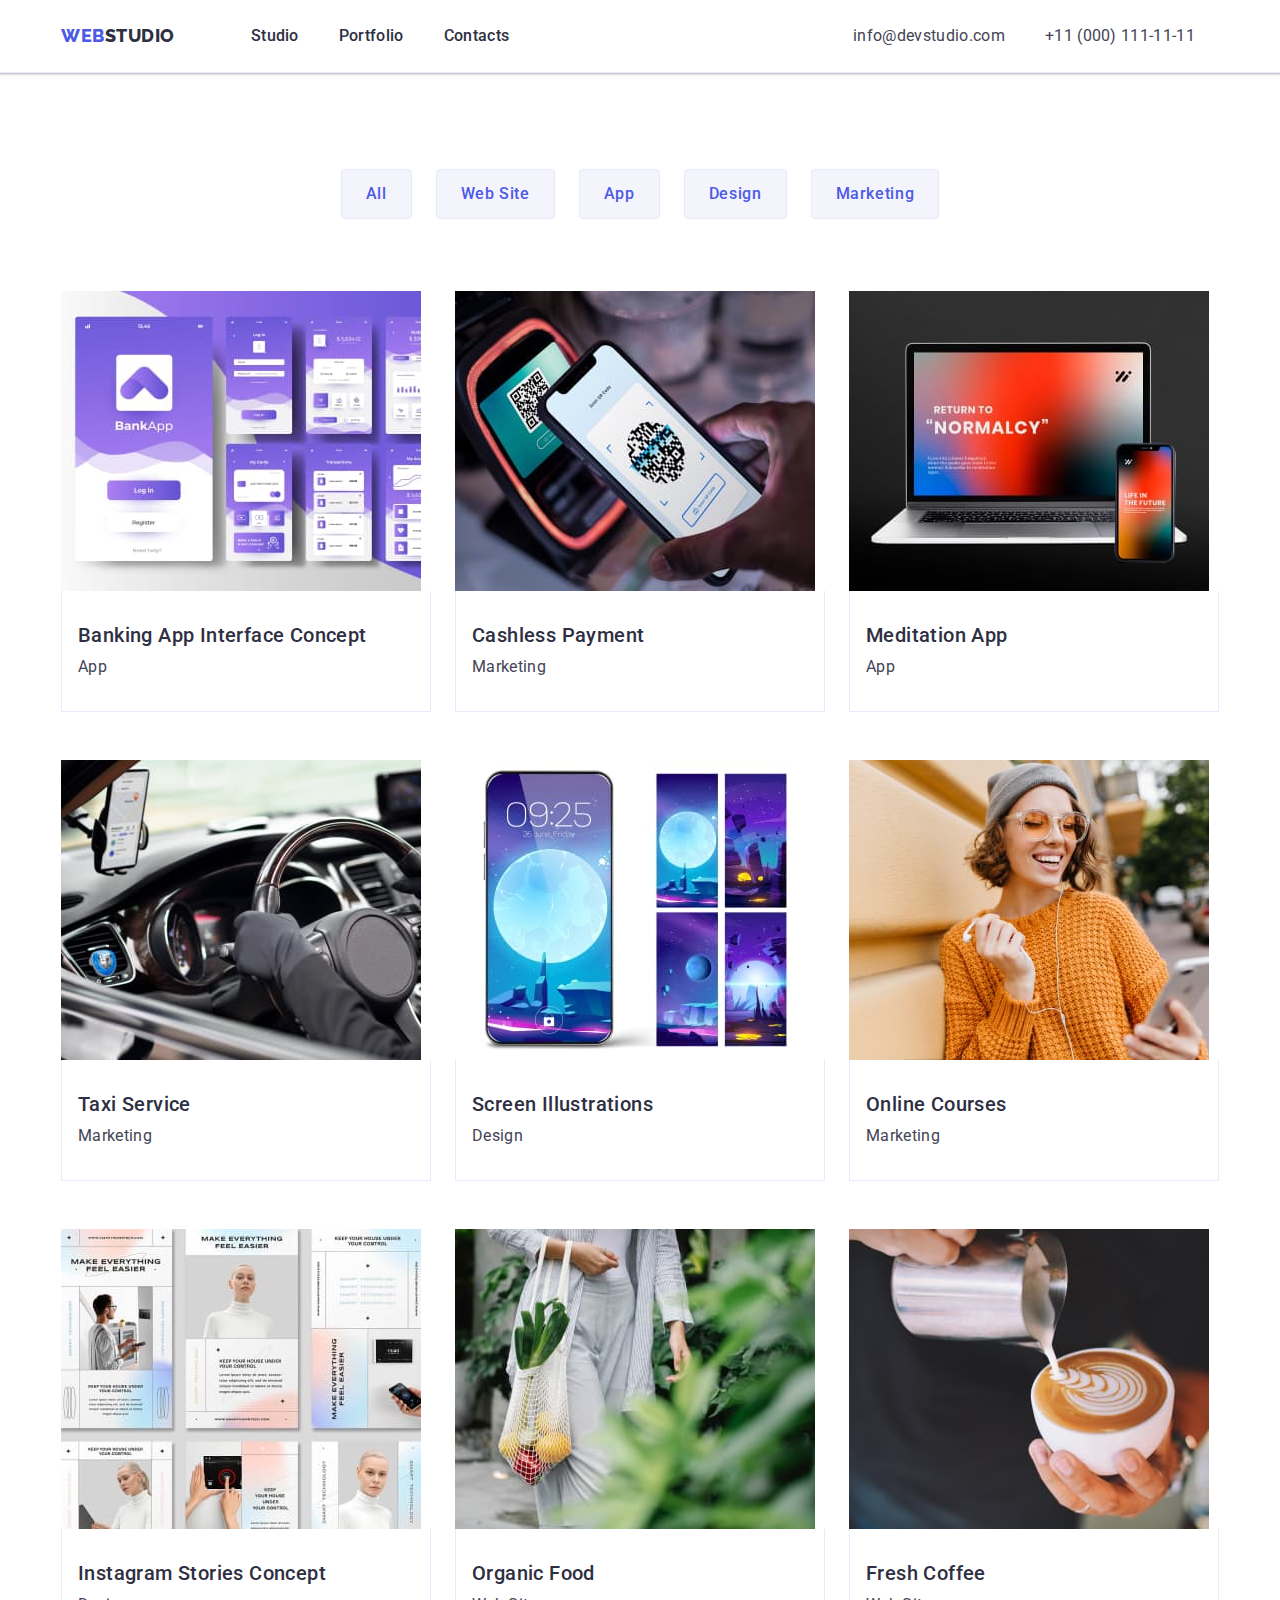
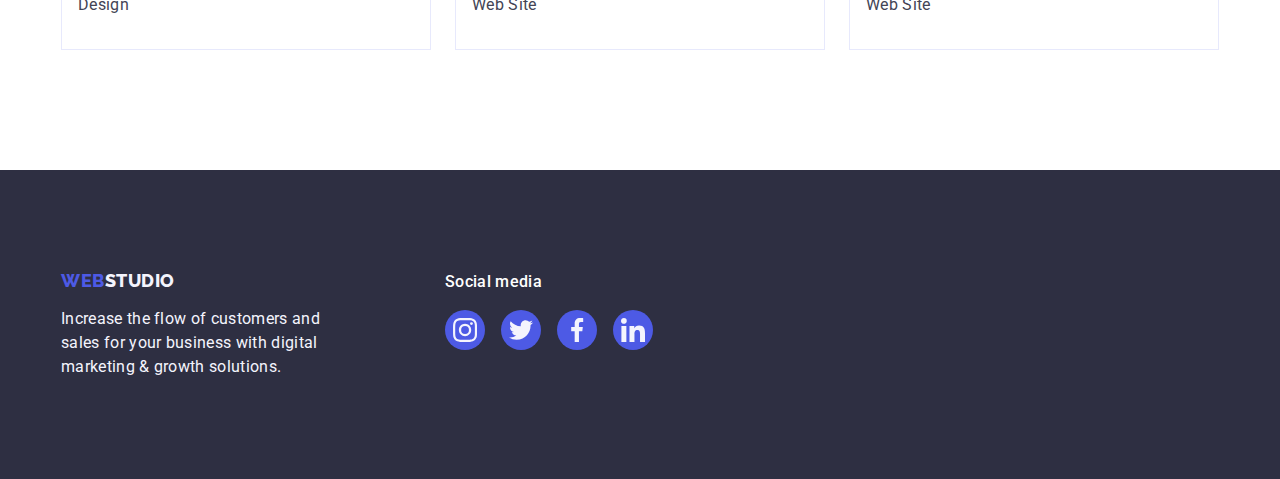
==== portfolio.html @ c2e6d5c4 "Initial commit" ====
<!DOCTYPE html>
<html lang="en">
  <head>
    <meta charset="UTF-8" />
    <meta name="viewport" content="width=device-width, initial-scale=1.0" />
    <title>Document</title>
    <link rel="preconnect" href="https://fonts.googleapis.com" />
    <link rel="preconnect" href="https://fonts.gstatic.com" crossorigin />
    <link
      href="https://fonts.googleapis.com/css2?family=Raleway:wght@800&family=Roboto:wght@400;500;700;900&display=swap"
      rel="stylesheet"
    />
    <link
      rel="stylesheet"
      href="https://cdnjs.cloudflare.com/ajax/libs/modern-normalize/2.0.0/modern-normalize.min.css"
      integrity="sha512-4xo8blKMVCiXpTaLzQSLSw3KFOVPWhm/TRtuPVc4WG6kUgjH6J03IBuG7JZPkcWMxJ5huwaBpOpnwYElP/m6wg=="
      crossorigin="anonymous"
      referrerpolicy="no-referrer"
    />
    <link href="./css/style.css" rel="stylesheet" />
  </head>
  <body>
    <header class="header-border">
      <div class="container">
        <nav class="header-navigation-flex">
          <a class="logo link" href="./index.html"
            >Web<span class="studio">Studio</span></a
          >
          <ul class="list nav-list">
            <li>
              <a class="header-navigation link" href="./index.html">Studio</a>
            </li>
            <li>
              <a class="header-navigation link" href="./portfolio.html"
                >Portfolio</a
              >
            </li>
            <li><a class="header-navigation link" href="">Contacts</a></li>
          </ul>
        </nav>
        <address class="address">
          <ul class="list address-flex">
            <li>
              <a class="address-link link" href="mailto:info@devstudio.com"
                >info@devstudio.com</a
              >
            </li>
            <li>
              <a class="address-link link" href="tel:+110001111111">
                +11 (000) 111-11-11</a
              >
            </li>
          </ul>
        </address>
      </div>
    </header>

    <main>
      <section class="portfolio-section">
        <div class="container">
          <h1 class="visually-hidden">Interesting text</h1>
          <ul class="list philter">
            <li><button class="philter-button" type="button">All</button></li>
            <li>
              <button class="philter-button" type="button">Web Site</button>
            </li>
            <li><button class="philter-button" type="button">App</button></li>
            <li>
              <button class="philter-button" type="button">Design</button>
            </li>
            <li>
              <button class="philter-button" type="button">Marketing</button>
            </li>
          </ul>

          <ul class="list portfolio-itemlist">
            <li class="portfolio-card">
              <a href="" class="link applink">
                <img
                  class="imageblock"
                  src="./images/banking-app-interface-concept.jpg"
                  alt="purple layers of banking app interface"
                  width="360"
                  height="300"
                />
                <div class="portfolio-card-descript">
                  <h2 class="portfolio-item-title">
                    Banking App Interface Concept
                  </h2>
                  <p class="portfolio-item-philtertag">App</p>
                </div>
              </a>
            </li>
            <li class="portfolio-card">
              <a href="" class="link applink">
                <img
                  class="imageblock"
                  src="./images/cashless-payment.jpg"
                  alt="hand holding a phone over a payment terminal"
                  width="360"
                  height="300"
                />
                <div class="portfolio-card-descript">
                  <h2 class="portfolio-item-title">Cashless Payment</h2>
                  <p class="portfolio-item-philtertag">Marketing</p>
                </div>
              </a>
            </li>
            <li class="portfolio-card">
              <a href="" class="link applink">
                <img
                  class="imageblock"
                  src="./images/meditation-app.jpg"
                  alt="laptop and phone with return to normalcy phrase on colorfull background"
                  width="360"
                  height="300"
                />
                <div class="portfolio-card-descript">
                  <h2 class="portfolio-item-title">Meditation App</h2>
                  <p class="portfolio-item-philtertag">App</p>
                </div>
              </a>
            </li>
            <li class="portfolio-card">
              <a href="" class="link applink">
                <img
                  class="imageblock"
                  src="./images/taxi-service.jpg"
                  alt="cab steering wheel with gloved hands on it and a phone with gps navigation on"
                  width="360"
                  height="300"
                />
                <div class="portfolio-card-descript">
                  <h2 class="portfolio-item-title">Taxi Service</h2>
                  <p class="portfolio-item-philtertag">Marketing</p>
                </div>
              </a>
            </li>
            <li class="portfolio-card">
              <a href="" class="link applink">
                <img
                  class="imageblock"
                  src="./images/screen-illustrations.jpg"
                  alt="phone showing blue-purple graphic of moon over rocky landscape and four similar cosmic graphics next to it"
                  width="360"
                  height="300"
                />
                <div class="portfolio-card-descript">
                  <h2 class="portfolio-item-title">Screen Illustrations</h2>
                  <p class="portfolio-item-philtertag">Design</p>
                </div>
              </a>
            </li>
            <li class="portfolio-card">
              <a href="" class="link applink">
                <img
                  class="imageblock"
                  src="./images/online-courses.jpg"
                  alt="cheerfull woman in sunglasses, grey beanie and yellow sweater listening to music from phone with earplugs"
                  width="360"
                  height="300"
                />
                <div class="portfolio-card-descript">
                  <h2 class="portfolio-item-title">Online Courses</h2>
                  <p class="portfolio-item-philtertag">Marketing</p>
                </div>
              </a>
            </li>
            <li class="portfolio-card">
              <a href="" class="link applink">
                <img
                  class="imageblock"
                  src="./images/instagram-stories-concept.jpg"
                  alt="bright cards presenting smart technologies that makes life easier and people using these"
                  width="360"
                  height="300"
                />
                <div class="portfolio-card-descript">
                  <h2 class="portfolio-item-title">
                    Instagram Stories Concept
                  </h2>
                  <p class="portfolio-item-philtertag">Design</p>
                </div>
              </a>
            </li>
            <li class="portfolio-card">
              <a href="" class="link applink">
                <img
                  class="imageblock"
                  src="./images/organic-food.jpg"
                  alt="Woman in grey clothes carrying groceries in netbag and grey buildings and greenery in background"
                  width="360"
                  height="300"
                />
                <div class="portfolio-card-descript">
                  <h2 class="portfolio-item-title">Organic Food</h2>
                  <p class="portfolio-item-philtertag">Web Site</p>
                </div>
              </a>
            </li>
            <li class="portfolio-card">
              <a href="" class="link applink">
                <img
                  class="imageblock"
                  src="./images/fresh-coffee.jpg"
                  alt="milk poured into espresso trurning to latte art pattern"
                  width="360"
                  height="300"
                />
                <div class="portfolio-card-descript">
                  <h2 class="portfolio-item-title">Fresh Coffee</h2>
                  <p class="portfolio-item-philtertag">Web Site</p>
                </div>
              </a>
            </li>
          </ul>
        </div>
      </section>
    </main>

    <footer class="footer">
      <div class="container footer-blocks">
        <div class="footer-leftblock">
          <a class="logo link footer-link" href="./index.html"
            >Web<span class="studio-footer">Studio</span></a
          >
          <p class="footer-catchphrase">
            Increase the flow of customers and sales for your business with
            digital marketing & growth solutions.
          </p>
        </div>
        <div>
          <p class="footer-socialmedia">Social media</p>
          <ul class="socialmedia-footernav list">
            <li class="footer-social-nav-icon">
              <a href="" class="footer-social-nav-link">
                <svg width="24" height="24" class="footer-social-inner-icon">
                  <use href="./images/icons.svg#icon-instagram-1"></use>
                </svg>
              </a>
            </li>
            <li class="footer-social-nav-icon">
              <a href="" class="footer-social-nav-link">
                <svg width="24" height="24" class="footer-social-inner-icon">
                  <use href="./images/icons.svg#icon-twitter-1"></use>
                </svg>
              </a>
            </li>
            <li class="footer-social-nav-icon">
              <a href="" class="footer-social-nav-link">
                <svg width="24" height="24" class="footer-social-inner-icon">
                  <use href="./images/icons.svg#icon-facebook-1"></use>
                </svg>
              </a>
            </li>
            <li class="footer-social-nav-icon">
              <a href="" class="footer-social-nav-link">
                <svg width="24" height="24" class="footer-social-inner-icon">
                  <use href="./images/icons.svg#icon-linkedin-1"></use>
                </svg>
              </a>
            </li>
          </ul>
        </div>
      </div>
    </footer>
  </body>
</html>
---- css/style.css ----
:root {
  --main-text-color: #434455;
  --main-background-color: #ffffff;
  --logo-color: #4d5ae5;
  --studio-color: #2e2f42;
  --cloud: #f4f4fd;
  --CORNFLOWER: #e7e9fc;
  --WHITE: #fff;
  --LIGHT-SLATE: #8e8f99;
}

h1,
h2,
h3,
h4,
h5,
h6,
p {
  margin: 0;
}

img {
  display: block;
  max-width: 100%;
  height: auto;
}

button {
  cursor: pointer;
  border: none;
  border-radius: 4px;
}

ul,
ol {
  list-style: none;
  margin: 0;
  padding-left: 0;
}
.list {
  list-style: none;
  margin: 0;
  padding-left: 0;
}
.link {
  text-decoration: none;
}

body {
  font-family: "Roboto", sans-serif;
  color: var(--main-text-color);
  background-color: var(--main-background-color);
  margin: 0px auto;
}

.visually-hidden {
  position: absolute;
  width: 1px;
  height: 1px;
  margin: -1px;
  border: 0;
  padding: 0;
  white-space: nowrap;
  clip-path: inset(100%);
  clip: rect(0 0 0 0);
  overflow: hidden;
}

.link {
  text-decoration: none;
}

.list {
  list-style: none;
}

.container {
  width: 1158px;
  padding: 0 15px;
  margin: 0 auto;
}

.section {
  padding: 120px 0;
}

.imageblock {
  display: block;
  max-width: 100%;
  height: auto;
}

.header-border {
  border-bottom: 1px solid #e7e9fc;
  box-shadow: 0px 1px 6px 0px rgba(46, 47, 66, 0.08),
    0px 1px 1px 0px rgba(46, 47, 66, 0.16),
    0px 2px 1px 0px rgba(46, 47, 66, 0.08);
}

header > .container {
  display: flex;
  justify-content: space-between;
}

.logo {
  color: var(--logo-color);
  font-family: "Raleway", sans-serif;
  font-size: 18px;
  font-weight: 800;
  line-height: 1.17;
  letter-spacing: 0.03em;
  text-transform: uppercase;
  margin-right: 76px;
}

.studio {
  color: var(--studio-color);
}

.studio-footer {
  color: #f4f4fd;
}

.header-navigation {
  font-size: 16px;
  font-weight: 500;
  line-height: 1.5;
  letter-spacing: 0.02em;
  color: var(--studio-color);
  padding: 24px 0;
  display: block;
}

.header-navigation-flex {
  display: flex;
  align-items: center;
}

.nav-list {
  display: flex;
  gap: 40px;
}

.header-navigation:hover,
.header-navigation:focus {
  color: #404bbf;
}

.address {
  font-size: 16px;
  line-height: 1.5;
  font-style: normal;
  padding: 24px;
}

.address-flex {
  display: flex;
  gap: 40px;
  align-items: stretch;
}

.address-link {
  letter-spacing: 0.02em;
  color: var(--main-text-color);
  display: block;
}

.address-link:hover,
.address-link:focus {
  color: #404bbf;
}

.first-section {
  background: var(--studio-color);
  padding: 188px 0;
  background-image: linear-gradient(
      rgba(46, 47, 66, 0.7),
      rgba(46, 47, 66, 0.7)
    ),
    url(../images/people-office.jpg);
  background-repeat: no-repeat;
  background-size: cover;
  max-width: 1440px;
  background-position: center;
  margin: 0 auto;
}
.first-section-title {
  font-size: 56px;
  line-height: 1.07;
  text-align: center;
  letter-spacing: 0.02em;
  color: #ffffff;
  max-width: 496px;
  margin: 0 auto 48px;
}
.order-service-btn {
  background-color: #4d5ae5;
  font-family: "Roboto", sans-serif;
  font-weight: 500;
  font-size: 16px;
  text-align: center;
  line-height: 1.5;
  letter-spacing: 0.04em;
  color: #ffffff;
  cursor: pointer;
  padding: 16px 32px;
  margin-top: 48px;
  display: block;
  margin: 0 auto;
  min-width: 169px;
}
.order-service-btn:hover,
.order-service-btn:focus {
  background-color: #404bbf;
}

.sec-section {
  padding-bottom: 0px;
}

.sec-sect-title {
  font-weight: 500;
  font-size: 20px;
  line-height: 1.2;
  letter-spacing: 0.02em;
  color: var(--studio-color);
}

.sec-sect-list {
  display: flex;
  gap: 24px;
}

.sec-sect-icon-background {
  background-color: var(--cloud);
  border-radius: 4px;
  display: flex;
  align-items: center;
  justify-content: center;
  height: 112px;
  margin-bottom: 8px;
}

.sec-sect-item-name {
  font-size: 20px;
  font-weight: 500;
  line-height: 1.2;
  letter-spacing: 0.4px;
  color: var(--studio-color);
  margin-bottom: 8px;
}
.sec-sect-list-item {
  width: calc((100% - 72px) / 4);
}
.sec-sect-item {
  font-size: 16px;
  font-weight: 400;
  line-height: 1.5;
  letter-spacing: 0.32px;
}
.third-sect-title {
  font-size: 36px;
  font-style: normal;
  font-weight: 700;
  line-height: 1.11;
  letter-spacing: 0.72px;
  text-transform: capitalize;
  color: var(--studio-color);
  text-align: center;
  margin-bottom: 72px;
}
.thrd-sect-list {
  display: flex;
  gap: 24px;
}

.thrd-sect-list li {
  border: 1px solid #e7e9fc;
}

.third-sect-list-item {
  width: calc((100% - 48px) / 3);
}

.team-section {
  background-color: #f4f4fd;
}
.team-section-title {
  font-size: 36px;
  font-style: normal;
  font-weight: 700;
  line-height: 1.11;
  letter-spacing: 0.02em;
  text-transform: capitalize;
  text-align: center;
  color: var(--studio-color);
  margin-bottom: 72px;
}

.team-list {
  display: flex;
  gap: 24px;
}
.team-card {
  background-color: #ffffff;
  border-radius: 0px 0px 4px 4px;
  box-shadow: 0px 2px 1px 0px rgba(46, 47, 66, 0.08),
    0px 1px 1px 0px rgba(46, 47, 66, 0.16),
    0px 1px 6px 0px rgba(46, 47, 66, 0.08);
  width: calc((100% - 72px) / 4);
}
.teamcard-descript {
  padding: 32px 0px;
}
.team-member-name {
  font-size: 20px;
  font-weight: 500;
  line-height: 1.2;
  letter-spacing: 0.02em;
  color: var(--studio-color);
  text-align: center;
  margin-bottom: 8px;
}
.team-position {
  font-size: 16px;
  line-height: 1.5;
  letter-spacing: 0.02em;
  text-align: center;
}

.socialmedia-teamnav {
  display: flex;
  justify-content: center;
  margin-top: 8px;
  gap: 24px;
}

.socialmedia-icon {
  width: 40px;
  height: 40px;
}

.socialmedia-link {
  width: 100%;
  height: 100%;
  background-color: var(--logo-color);
  border-radius: 50%;
  display: flex;
  align-items: center;
  justify-content: center;
}

.socialmedia-link:hover,
.socialmedia-link:focus {
  background-color: #404bbf;
}

.socialmedia-innericon {
  fill: var(--cloud);
}
.portfolio-section {
  padding: 96px 0 120px 0;
}

.philter {
  margin: 0 auto;
  max-width: 586px;
  padding-inline-start: 0px;
  justify-content: center;
  margin-bottom: 72px;
}

.philter {
  display: flex;
  gap: 24px;
  margin-bottom: 72px;
}

.philter-button {
  font-family: "Roboto", sans-serif;
  background-color: var(--cloud);
  color: var(--logo-color);
  font-size: 16px;
  font-weight: 500;
  line-height: 1.5;
  letter-spacing: 0.04em;
  cursor: pointer;
  padding: 12px 24px;
  border: 1px solid var(--CORNFLOWER);
  white-space: nowrap;
}

.philter-button:hover,
.philter-button:focus {
  background-color: #404bbf;
  color: #ffffff;
  border: 1px solid transparent;
  box-shadow: 0px 2px 2px 0px rgba(0, 0, 0, 0.12),
    0px 2px 1px 0px rgba(0, 0, 0, 0.08), 0px 3px 1px 0px rgba(0, 0, 0, 0.1);
}

.applink {
  display: block;
}

.applink:hover,
.applink:focus {
  box-shadow: 0px 1px 6px rgba(46, 47, 66, 0.08),
    0px 1px 1px rgba(46, 47, 66, 0.16), 0px 2px 1px rgba(46, 47, 66, 0.08);
}

.portfolio-itemlist {
  display: flex;
  flex-wrap: wrap;
  gap: 24px;
  row-gap: 48px;
}

.portfolio-card {
  width: calc((100% - 48px) / 3);
}

.portfolio-card-descript {
  padding: 32px 16px;
  border: 1px solid #e7e9fc;
  border-top: none;
}

.portfolio-item-title {
  font-size: 20px;
  font-weight: 500;
  line-height: 1.2;
  letter-spacing: 0.02em;
  color: var(--studio-color);
  margin-bottom: 8px;
}

.portfolio-item-philtertag {
  font-size: 16px;
  line-height: 1.5;
  letter-spacing: 0.02em;
  color: var(--main-text-color);
}

.customers-title {
  font-size: 36px;
  font-style: normal;
  font-weight: 700;
  line-height: 1.11;
  letter-spacing: 0.02em;
  text-transform: capitalize;
  text-align: center;
  color: var(--studio-color);
  margin-bottom: 72px;
}

.customers-list {
  display: flex;
  gap: 24px;
}

.customer-card {
  width: calc((100% - 120px) / 6);
  height: 88px;
}

.customer-link {
  width: 100%;
  height: 100%;
  border: 1px solid #8e8f99;
  border-radius: 4px;
  display: flex;
  align-items: center;
  justify-content: center;
  color: var(--LIGHT-SLATE);
}

.customer-link:hover,
.customer-link:focus {
  border-color: #404bbf;
  color: #404bbf;
}

.customer-icon {
  fill: currentColor;
}

.footer {
  background-color: var(--studio-color);
  padding: 100px 0;
}

.footer-link {
  display: inline-block;
  margin-bottom: 16px;
}
.footer-catchphrase {
  color: #f4f4fd;
  line-height: 1.5;
  letter-spacing: 0.02em;
  max-width: 264px;
}

.footer-blocks {
  display: flex;
  align-items: baseline;
}

.footer-socialmedia {
  color: var(--WHITE, #fff);
  font-size: 16px;
  font-weight: 500;
  line-height: 1.5;
  letter-spacing: 0.02em;
  margin-bottom: 16px;
}

.footer-leftblock {
  margin-right: 120px;
}

.socialmedia-footernav {
  display: flex;
  gap: 16px;
}
.footer-social-nav-icon {
  height: 40px;
  width: 40px;
}

.footer-social-nav-link {
  width: 100%;
  height: 100%;
  background-color: var(--logo-color);
  border-radius: 50%;
  display: flex;
  align-items: center;
  justify-content: center;
}

.footer-social-nav-link:hover,
.footer-social-nav-link:focus {
  background-color: #31d0aa;
}

.footer-social-inner-icon {
  fill: var(--cloud);
}
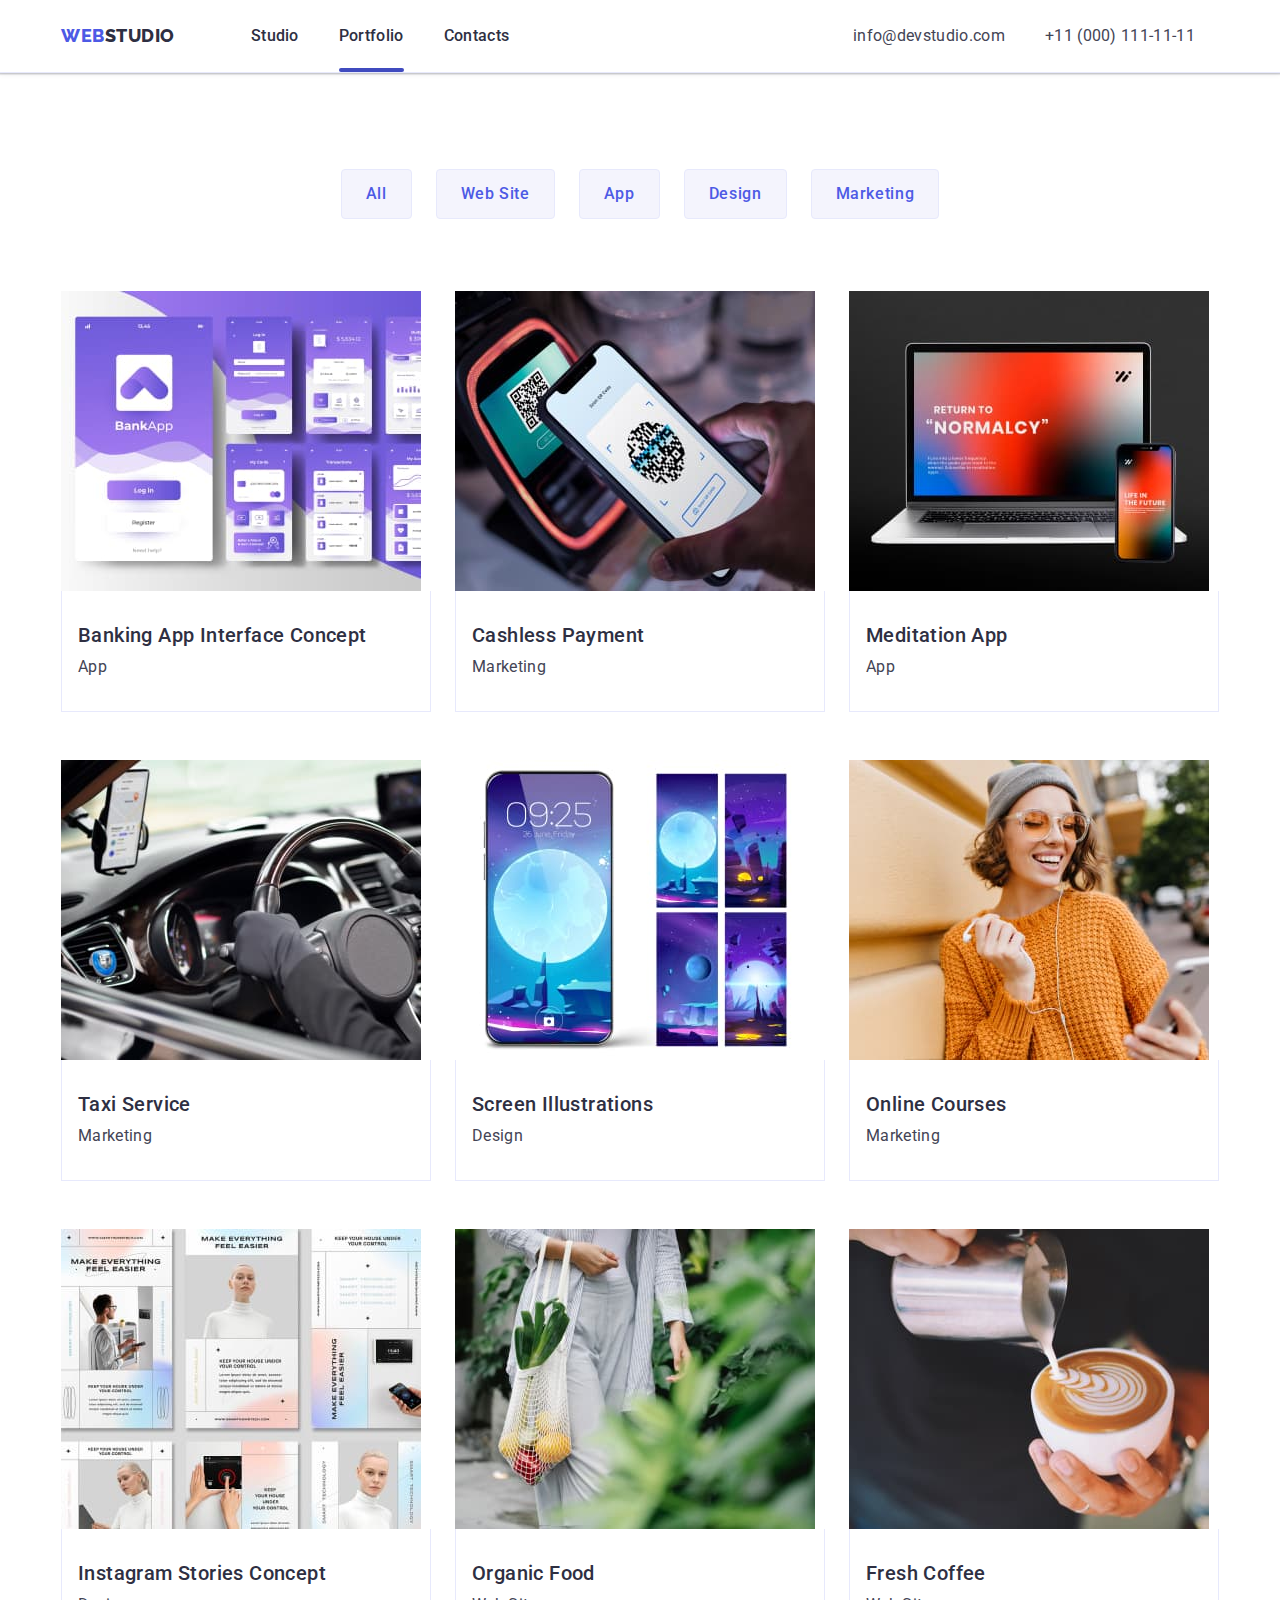
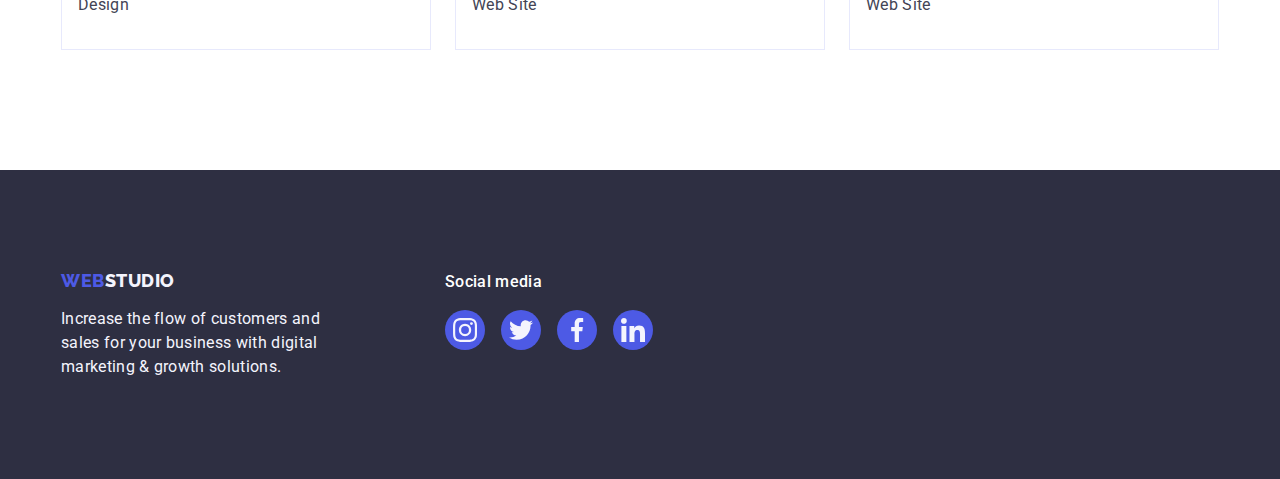
==== commit fcfd7317: "hw5 overlays and nav" ====
--- a/portfolio.html
+++ b/portfolio.html
@@ -31,7 +31,9 @@
               <a class="header-navigation link" href="./index.html">Studio</a>
             </li>
             <li>
-              <a class="header-navigation link" href="./portfolio.html"
+              <a
+                class="header-navigation link navigation-underline"
+                href="./portfolio.html"
                 >Portfolio</a
               >
             </li>
@@ -76,13 +78,22 @@
           <ul class="list portfolio-itemlist">
             <li class="portfolio-card">
               <a href="" class="link applink">
-                <img
-                  class="imageblock"
-                  src="./images/banking-app-interface-concept.jpg"
-                  alt="purple layers of banking app interface"
-                  width="360"
-                  height="300"
-                />
+                <div class="appcard-overlay-frame">
+                  <img
+                    class="imageblock"
+                    src="./images/banking-app-interface-concept.jpg"
+                    alt="purple layers of banking app interface"
+                    width="360"
+                    height="300"
+                  />
+                  <div class="appcard-overlay">
+                    <p>
+                      14 Stylish and User-Friendly App Design Concepts · Task
+                      Manager App · Calorie Tracker App · Exotic Fruit Ecommerce
+                      App · Cloud Storage App
+                    </p>
+                  </div>
+                </div>
                 <div class="portfolio-card-descript">
                   <h2 class="portfolio-item-title">
                     Banking App Interface Concept
@@ -93,13 +104,22 @@
             </li>
             <li class="portfolio-card">
               <a href="" class="link applink">
-                <img
-                  class="imageblock"
-                  src="./images/cashless-payment.jpg"
-                  alt="hand holding a phone over a payment terminal"
-                  width="360"
-                  height="300"
-                />
+                <div class="appcard-overlay-frame">
+                  <img
+                    class="imageblock"
+                    src="./images/cashless-payment.jpg"
+                    alt="hand holding a phone over a payment terminal"
+                    width="360"
+                    height="300"
+                  />
+                  <div class="appcard-overlay">
+                    <p>
+                      14 Stylish and User-Friendly App Design Concepts · Task
+                      Manager App · Calorie Tracker App · Exotic Fruit Ecommerce
+                      App · Cloud Storage App
+                    </p>
+                  </div>
+                </div>
                 <div class="portfolio-card-descript">
                   <h2 class="portfolio-item-title">Cashless Payment</h2>
                   <p class="portfolio-item-philtertag">Marketing</p>
@@ -108,13 +128,22 @@
             </li>
             <li class="portfolio-card">
               <a href="" class="link applink">
-                <img
-                  class="imageblock"
-                  src="./images/meditation-app.jpg"
-                  alt="laptop and phone with return to normalcy phrase on colorfull background"
-                  width="360"
-                  height="300"
-                />
+                <div class="appcard-overlay-frame">
+                  <img
+                    class="imageblock"
+                    src="./images/meditation-app.jpg"
+                    alt="laptop and phone with return to normalcy phrase on colorfull background"
+                    width="360"
+                    height="300"
+                  />
+                  <div class="appcard-overlay">
+                    <p>
+                      14 Stylish and User-Friendly App Design Concepts · Task
+                      Manager App · Calorie Tracker App · Exotic Fruit Ecommerce
+                      App · Cloud Storage App
+                    </p>
+                  </div>
+                </div>
                 <div class="portfolio-card-descript">
                   <h2 class="portfolio-item-title">Meditation App</h2>
                   <p class="portfolio-item-philtertag">App</p>
@@ -123,13 +152,22 @@
             </li>
             <li class="portfolio-card">
               <a href="" class="link applink">
-                <img
-                  class="imageblock"
-                  src="./images/taxi-service.jpg"
-                  alt="cab steering wheel with gloved hands on it and a phone with gps navigation on"
-                  width="360"
-                  height="300"
-                />
+                <div class="appcard-overlay-frame">
+                  <img
+                    class="imageblock"
+                    src="./images/taxi-service.jpg"
+                    alt="cab steering wheel with gloved hands on it and a phone with gps navigation on"
+                    width="360"
+                    height="300"
+                  />
+                  <div class="appcard-overlay">
+                    <p>
+                      14 Stylish and User-Friendly App Design Concepts · Task
+                      Manager App · Calorie Tracker App · Exotic Fruit Ecommerce
+                      App · Cloud Storage App
+                    </p>
+                  </div>
+                </div>
                 <div class="portfolio-card-descript">
                   <h2 class="portfolio-item-title">Taxi Service</h2>
                   <p class="portfolio-item-philtertag">Marketing</p>
@@ -138,13 +176,22 @@
             </li>
             <li class="portfolio-card">
               <a href="" class="link applink">
-                <img
-                  class="imageblock"
-                  src="./images/screen-illustrations.jpg"
-                  alt="phone showing blue-purple graphic of moon over rocky landscape and four similar cosmic graphics next to it"
-                  width="360"
-                  height="300"
-                />
+                <div class="appcard-overlay-frame">
+                  <img
+                    class="imageblock"
+                    src="./images/screen-illustrations.jpg"
+                    alt="phone showing blue-purple graphic of moon over rocky landscape and four similar cosmic graphics next to it"
+                    width="360"
+                    height="300"
+                  />
+                  <div class="appcard-overlay">
+                    <p>
+                      14 Stylish and User-Friendly App Design Concepts · Task
+                      Manager App · Calorie Tracker App · Exotic Fruit Ecommerce
+                      App · Cloud Storage App
+                    </p>
+                  </div>
+                </div>
                 <div class="portfolio-card-descript">
                   <h2 class="portfolio-item-title">Screen Illustrations</h2>
                   <p class="portfolio-item-philtertag">Design</p>
@@ -153,13 +200,22 @@
             </li>
             <li class="portfolio-card">
               <a href="" class="link applink">
-                <img
-                  class="imageblock"
-                  src="./images/online-courses.jpg"
-                  alt="cheerfull woman in sunglasses, grey beanie and yellow sweater listening to music from phone with earplugs"
-                  width="360"
-                  height="300"
-                />
+                <div class="appcard-overlay-frame">
+                  <img
+                    class="imageblock"
+                    src="./images/online-courses.jpg"
+                    alt="cheerfull woman in sunglasses, grey beanie and yellow sweater listening to music from phone with earplugs"
+                    width="360"
+                    height="300"
+                  />
+                  <div class="appcard-overlay">
+                    <p>
+                      14 Stylish and User-Friendly App Design Concepts · Task
+                      Manager App · Calorie Tracker App · Exotic Fruit Ecommerce
+                      App · Cloud Storage App
+                    </p>
+                  </div>
+                </div>
                 <div class="portfolio-card-descript">
                   <h2 class="portfolio-item-title">Online Courses</h2>
                   <p class="portfolio-item-philtertag">Marketing</p>
@@ -168,13 +224,22 @@
             </li>
             <li class="portfolio-card">
               <a href="" class="link applink">
-                <img
-                  class="imageblock"
-                  src="./images/instagram-stories-concept.jpg"
-                  alt="bright cards presenting smart technologies that makes life easier and people using these"
-                  width="360"
-                  height="300"
-                />
+                <div class="appcard-overlay-frame">
+                  <img
+                    class="imageblock"
+                    src="./images/instagram-stories-concept.jpg"
+                    alt="bright cards presenting smart technologies that makes life easier and people using these"
+                    width="360"
+                    height="300"
+                  />
+                  <div class="appcard-overlay">
+                    <p>
+                      14 Stylish and User-Friendly App Design Concepts · Task
+                      Manager App · Calorie Tracker App · Exotic Fruit Ecommerce
+                      App · Cloud Storage App
+                    </p>
+                  </div>
+                </div>
                 <div class="portfolio-card-descript">
                   <h2 class="portfolio-item-title">
                     Instagram Stories Concept
@@ -185,13 +250,22 @@
             </li>
             <li class="portfolio-card">
               <a href="" class="link applink">
-                <img
-                  class="imageblock"
-                  src="./images/organic-food.jpg"
-                  alt="Woman in grey clothes carrying groceries in netbag and grey buildings and greenery in background"
-                  width="360"
-                  height="300"
-                />
+                <div class="appcard-overlay-frame">
+                  <img
+                    class="imageblock"
+                    src="./images/organic-food.jpg"
+                    alt="Woman in grey clothes carrying groceries in netbag and grey buildings and greenery in background"
+                    width="360"
+                    height="300"
+                  />
+                  <div class="appcard-overlay">
+                    <p>
+                      14 Stylish and User-Friendly App Design Concepts · Task
+                      Manager App · Calorie Tracker App · Exotic Fruit Ecommerce
+                      App · Cloud Storage App
+                    </p>
+                  </div>
+                </div>
                 <div class="portfolio-card-descript">
                   <h2 class="portfolio-item-title">Organic Food</h2>
                   <p class="portfolio-item-philtertag">Web Site</p>
@@ -200,13 +274,22 @@
             </li>
             <li class="portfolio-card">
               <a href="" class="link applink">
-                <img
-                  class="imageblock"
-                  src="./images/fresh-coffee.jpg"
-                  alt="milk poured into espresso trurning to latte art pattern"
-                  width="360"
-                  height="300"
-                />
+                <div class="appcard-overlay-frame">
+                  <img
+                    class="imageblock"
+                    src="./images/fresh-coffee.jpg"
+                    alt="milk poured into espresso trurning to latte art pattern"
+                    width="360"
+                    height="300"
+                  />
+                  <div class="appcard-overlay">
+                    <p>
+                      14 Stylish and User-Friendly App Design Concepts · Task
+                      Manager App · Calorie Tracker App · Exotic Fruit Ecommerce
+                      App · Cloud Storage App
+                    </p>
+                  </div>
+                </div>
                 <div class="portfolio-card-descript">
                   <h2 class="portfolio-item-title">Fresh Coffee</h2>
                   <p class="portfolio-item-philtertag">Web Site</p>
--- a/css/style.css
+++ b/css/style.css
@@ -129,6 +129,9 @@
   color: var(--studio-color);
   padding: 24px 0;
   display: block;
+  transition-property: color;
+  transition-duration: 250ms;
+  transition-timing-function: cubic-bezier(0.4, 0, 0.2, 1);
 }
 
 .header-navigation-flex {
@@ -163,6 +166,9 @@
   letter-spacing: 0.02em;
   color: var(--main-text-color);
   display: block;
+  transition-property: color;
+  transition-duration: 250ms;
+  transition-timing-function: cubic-bezier(0.4, 0, 0.2, 1);
 }
 
 .address-link:hover,
@@ -208,6 +214,9 @@
   display: block;
   margin: 0 auto;
   min-width: 169px;
+  transition-property: background-color;
+  transition-duration: 250ms;
+  transition-timing-function: cubic-bezier(0.4, 0, 0.2, 1);
 }
 .order-service-btn:hover,
 .order-service-btn:focus {
@@ -348,6 +357,9 @@
   display: flex;
   align-items: center;
   justify-content: center;
+  transition-property: background-color;
+  transition-duration: 250ms;
+  transition-timing-function: cubic-bezier(0.4, 0, 0.2, 1);
 }
 
 .socialmedia-link:hover,
@@ -388,6 +400,9 @@
   padding: 12px 24px;
   border: 1px solid var(--CORNFLOWER);
   white-space: nowrap;
+  transition-property: color, background-color, border, box-shadow;
+  transition-duration: 250ms;
+  transition-timing-function: cubic-bezier(0.4, 0, 0.2, 1);
 }
 
 .philter-button:hover,
@@ -401,12 +416,46 @@
 
 .applink {
   display: block;
+  transition-property: box-shadow;
+  transition-duration: 250ms;
+  transition-timing-function: cubic-bezier(0.4, 0, 0.2, 1);
+}
+
+.appcard-overlay-frame {
+  width: 360px;
+  height: 300px;
+  overflow: hidden;
+  position: relative;
+}
+
+.appcard-overlay {
+  position: absolute;
+  top: 0;
+  left: 0;
+  width: 360px;
+  height: 300px;
+  transform: translateY(100%);
+  background-color: var(--logo-color);
+  padding: 40px 32px;
+  color: var(--cloud);
+  font-size: 16px;
+  font-style: normal;
+  font-weight: 400;
+  line-height: 1.5;
+  letter-spacing: 0.32px;
+  transition: transform 250ms ease;
+}
+
+.applink:hover .appcard-overlay,
+.applink:focus .appcard-overlay {
+  transform: translateY(0%);
 }
 
 .applink:hover,
 .applink:focus {
   box-shadow: 0px 1px 6px rgba(46, 47, 66, 0.08),
     0px 1px 1px rgba(46, 47, 66, 0.16), 0px 2px 1px rgba(46, 47, 66, 0.08);
+  transform: translateY(0%);
 }
 
 .portfolio-itemlist {
@@ -473,6 +522,9 @@
   align-items: center;
   justify-content: center;
   color: var(--LIGHT-SLATE);
+  transition-property: border-color, color;
+  transition-duration: 250ms;
+  transition-timing-function: cubic-bezier(0.4, 0, 0.2, 1);
 }
 
 .customer-link:hover,
@@ -536,6 +588,9 @@
   display: flex;
   align-items: center;
   justify-content: center;
+  transition-property: background-color;
+  transition-duration: 250ms;
+  transition-timing-function: cubic-bezier(0.4, 0, 0.2, 1);
 }
 
 .footer-social-nav-link:hover,
@@ -546,3 +601,18 @@
 .footer-social-inner-icon {
   fill: var(--cloud);
 }
+
+.navigation-underline {
+  position: relative;
+}
+
+.navigation-underline::after {
+  content: "";
+  width: 100%;
+  height: 4px;
+  position: absolute;
+  bottom: 0;
+  right: 0;
+  background: #404bbf;
+  border-radius: 2px;
+}
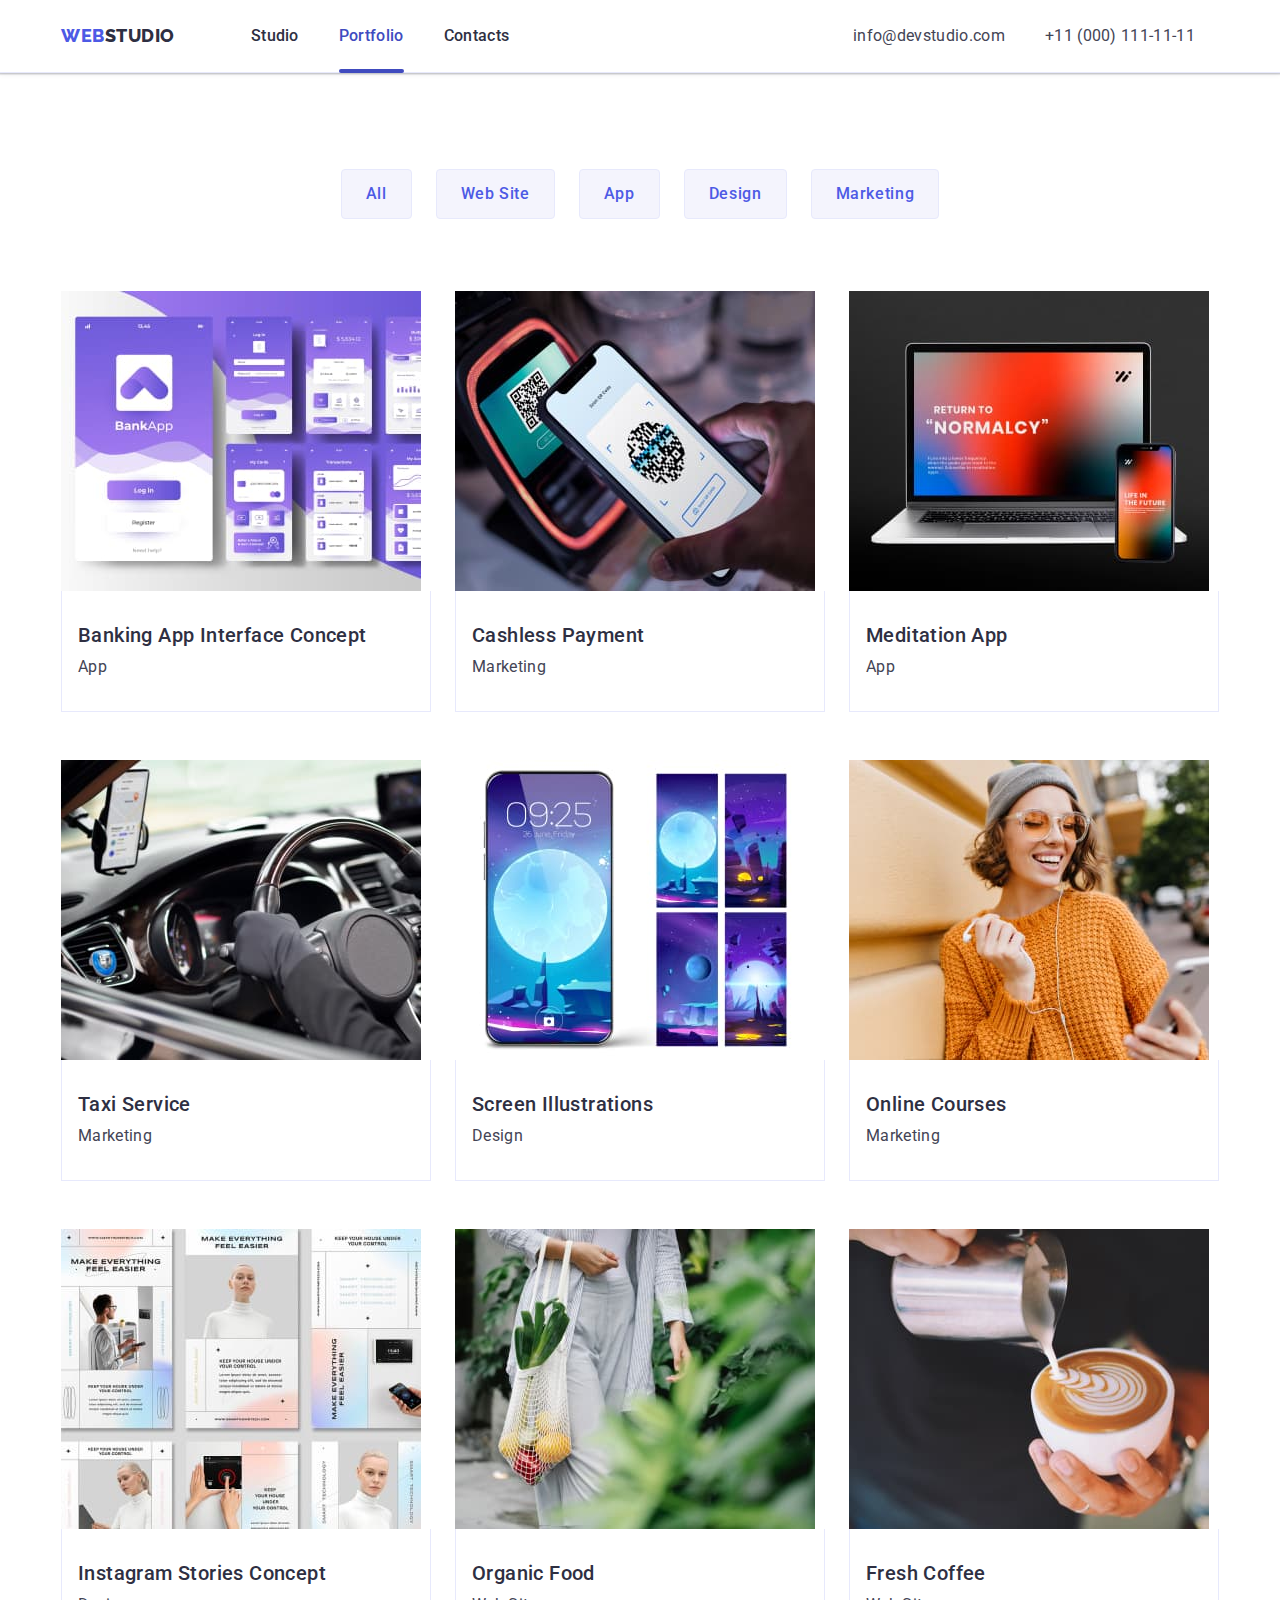
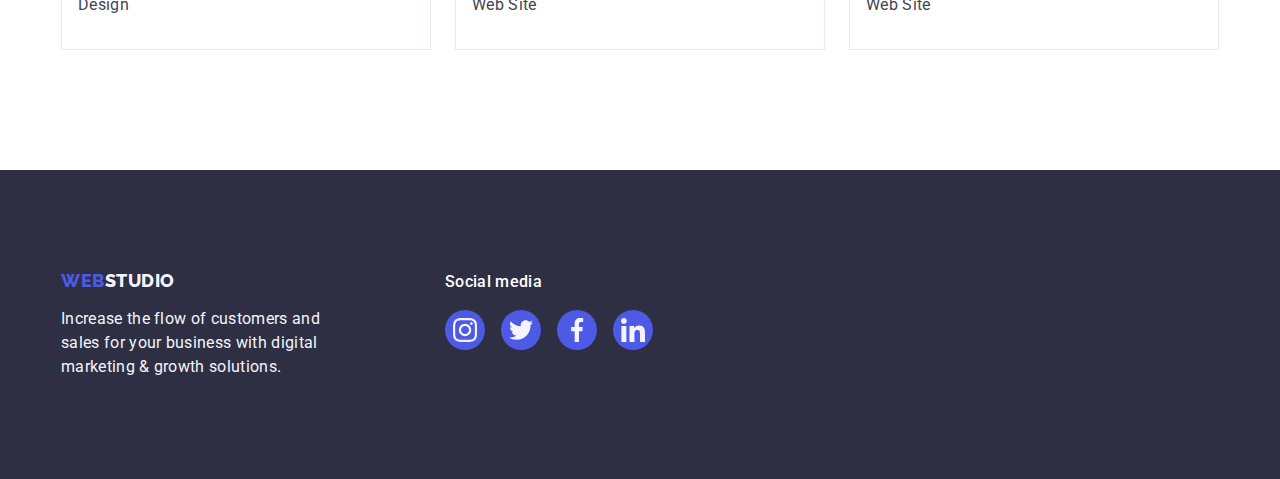
==== commit 7a158e84: "hw05 issues02" ====
--- a/portfolio.html
+++ b/portfolio.html
@@ -86,13 +86,11 @@
                     width="360"
                     height="300"
                   />
-                  <div class="appcard-overlay">
-                    <p>
-                      14 Stylish and User-Friendly App Design Concepts · Task
-                      Manager App · Calorie Tracker App · Exotic Fruit Ecommerce
-                      App · Cloud Storage App
-                    </p>
-                  </div>
+                  <p class="appcard-overlay">
+                    14 Stylish and User-Friendly App Design Concepts · Task
+                    Manager App · Calorie Tracker App · Exotic Fruit Ecommerce
+                    App · Cloud Storage App
+                  </p>
                 </div>
                 <div class="portfolio-card-descript">
                   <h2 class="portfolio-item-title">
@@ -112,13 +110,11 @@
                     width="360"
                     height="300"
                   />
-                  <div class="appcard-overlay">
-                    <p>
-                      14 Stylish and User-Friendly App Design Concepts · Task
-                      Manager App · Calorie Tracker App · Exotic Fruit Ecommerce
-                      App · Cloud Storage App
-                    </p>
-                  </div>
+                  <p class="appcard-overlay">
+                    14 Stylish and User-Friendly App Design Concepts · Task
+                    Manager App · Calorie Tracker App · Exotic Fruit Ecommerce
+                    App · Cloud Storage App
+                  </p>
                 </div>
                 <div class="portfolio-card-descript">
                   <h2 class="portfolio-item-title">Cashless Payment</h2>
@@ -136,13 +132,11 @@
                     width="360"
                     height="300"
                   />
-                  <div class="appcard-overlay">
-                    <p>
-                      14 Stylish and User-Friendly App Design Concepts · Task
-                      Manager App · Calorie Tracker App · Exotic Fruit Ecommerce
-                      App · Cloud Storage App
-                    </p>
-                  </div>
+                  <p class="appcard-overlay">
+                    14 Stylish and User-Friendly App Design Concepts · Task
+                    Manager App · Calorie Tracker App · Exotic Fruit Ecommerce
+                    App · Cloud Storage App
+                  </p>
                 </div>
                 <div class="portfolio-card-descript">
                   <h2 class="portfolio-item-title">Meditation App</h2>
@@ -160,13 +154,11 @@
                     width="360"
                     height="300"
                   />
-                  <div class="appcard-overlay">
-                    <p>
-                      14 Stylish and User-Friendly App Design Concepts · Task
-                      Manager App · Calorie Tracker App · Exotic Fruit Ecommerce
-                      App · Cloud Storage App
-                    </p>
-                  </div>
+                  <p class="appcard-overlay">
+                    14 Stylish and User-Friendly App Design Concepts · Task
+                    Manager App · Calorie Tracker App · Exotic Fruit Ecommerce
+                    App · Cloud Storage App
+                  </p>
                 </div>
                 <div class="portfolio-card-descript">
                   <h2 class="portfolio-item-title">Taxi Service</h2>
@@ -184,13 +176,11 @@
                     width="360"
                     height="300"
                   />
-                  <div class="appcard-overlay">
-                    <p>
-                      14 Stylish and User-Friendly App Design Concepts · Task
-                      Manager App · Calorie Tracker App · Exotic Fruit Ecommerce
-                      App · Cloud Storage App
-                    </p>
-                  </div>
+                  <p class="appcard-overlay">
+                    14 Stylish and User-Friendly App Design Concepts · Task
+                    Manager App · Calorie Tracker App · Exotic Fruit Ecommerce
+                    App · Cloud Storage App
+                  </p>
                 </div>
                 <div class="portfolio-card-descript">
                   <h2 class="portfolio-item-title">Screen Illustrations</h2>
@@ -208,13 +198,11 @@
                     width="360"
                     height="300"
                   />
-                  <div class="appcard-overlay">
-                    <p>
-                      14 Stylish and User-Friendly App Design Concepts · Task
-                      Manager App · Calorie Tracker App · Exotic Fruit Ecommerce
-                      App · Cloud Storage App
-                    </p>
-                  </div>
+                  <p class="appcard-overlay">
+                    14 Stylish and User-Friendly App Design Concepts · Task
+                    Manager App · Calorie Tracker App · Exotic Fruit Ecommerce
+                    App · Cloud Storage App
+                  </p>
                 </div>
                 <div class="portfolio-card-descript">
                   <h2 class="portfolio-item-title">Online Courses</h2>
@@ -232,13 +220,11 @@
                     width="360"
                     height="300"
                   />
-                  <div class="appcard-overlay">
-                    <p>
-                      14 Stylish and User-Friendly App Design Concepts · Task
-                      Manager App · Calorie Tracker App · Exotic Fruit Ecommerce
-                      App · Cloud Storage App
-                    </p>
-                  </div>
+                  <p class="appcard-overlay">
+                    14 Stylish and User-Friendly App Design Concepts · Task
+                    Manager App · Calorie Tracker App · Exotic Fruit Ecommerce
+                    App · Cloud Storage App
+                  </p>
                 </div>
                 <div class="portfolio-card-descript">
                   <h2 class="portfolio-item-title">
@@ -258,13 +244,11 @@
                     width="360"
                     height="300"
                   />
-                  <div class="appcard-overlay">
-                    <p>
-                      14 Stylish and User-Friendly App Design Concepts · Task
-                      Manager App · Calorie Tracker App · Exotic Fruit Ecommerce
-                      App · Cloud Storage App
-                    </p>
-                  </div>
+                  <p class="appcard-overlay">
+                    14 Stylish and User-Friendly App Design Concepts · Task
+                    Manager App · Calorie Tracker App · Exotic Fruit Ecommerce
+                    App · Cloud Storage App
+                  </p>
                 </div>
                 <div class="portfolio-card-descript">
                   <h2 class="portfolio-item-title">Organic Food</h2>
@@ -282,13 +266,11 @@
                     width="360"
                     height="300"
                   />
-                  <div class="appcard-overlay">
-                    <p>
-                      14 Stylish and User-Friendly App Design Concepts · Task
-                      Manager App · Calorie Tracker App · Exotic Fruit Ecommerce
-                      App · Cloud Storage App
-                    </p>
-                  </div>
+                  <p class="appcard-overlay">
+                    14 Stylish and User-Friendly App Design Concepts · Task
+                    Manager App · Calorie Tracker App · Exotic Fruit Ecommerce
+                    App · Cloud Storage App
+                  </p>
                 </div>
                 <div class="portfolio-card-descript">
                   <h2 class="portfolio-item-title">Fresh Coffee</h2>
--- a/css/style.css
+++ b/css/style.css
@@ -400,9 +400,10 @@
   padding: 12px 24px;
   border: 1px solid var(--CORNFLOWER);
   white-space: nowrap;
-  transition-property: color, background-color, border, box-shadow;
-  transition-duration: 250ms;
-  transition-timing-function: cubic-bezier(0.4, 0, 0.2, 1);
+  transition: color 250ms cubic-bezier(0.4, 0, 0.2, 1),
+    background-color 250ms cubic-bezier(0.4, 0, 0.2, 1),
+    border-color 250ms cubic-bezier(0.4, 0, 0.2, 1),
+    box-shadow 250ms cubic-bezier(0.4, 0, 0.2, 1);
 }
 
 .philter-button:hover,
@@ -604,6 +605,7 @@
 
 .navigation-underline {
   position: relative;
+  color: #404bbf;
 }
 
 .navigation-underline::after {
@@ -615,4 +617,70 @@
   right: 0;
   background: #404bbf;
   border-radius: 2px;
-}
+  bottom: -1px;
+}
+
+.is-hidden {
+  pointer-events: none;
+  visibility: hidden;
+  opacity: 0;
+}
+
+.modal {
+  display: flex;
+  position: fixed;
+  left: 0;
+  right: 0;
+  top: 0;
+  bottom: 0;
+  background: var(--NAVY-BLUE-modal, rgba(46, 47, 66, 0.4));
+  transition: opacity 250ms cubic-bezier(0.4, 0, 0.2, 1),
+    visibility 250ms cubic-bezier(0.4, 0, 0.2, 1);
+}
+
+.modal-box {
+  position: absolute;
+  width: 408px;
+  min-height: 584px;
+  border-radius: 4px;
+  background: #fcfcfc;
+  box-shadow: 0px 2px 1px 0px rgba(0, 0, 0, 0.2),
+    0px 1px 3px 0px rgba(0, 0, 0, 0.12), 0px 1px 1px 0px rgba(0, 0, 0, 0.14);
+  top: 50%;
+  left: 50%;
+  transform: translate(-50%, -50%) scale(1);
+  transition: transform 250ms cubic-bezier(0.4, 0, 0.2, 1);
+  padding: 24px;
+}
+
+.modal-close-btn {
+  position: absolute;
+  display: flex;
+  align-items: center;
+  justify-content: center;
+  background-color: #e7e9fc;
+  padding: 0;
+  border: 1px solid rgba(0, 0, 0, 0.1);
+  border-radius: 50%;
+  right: 24px;
+  top: 24px;
+  width: 24px;
+  height: 24px;
+  transition: background-color 250ms cubic-bezier(0.4, 0, 0.2, 1),
+    border 250ms cubic-bezier(0.4, 0, 0.2, 1);
+}
+
+.modal-close-btn:hover,
+.modal-close-btn:focus {
+  background-color: #404bbf;
+  border: none;
+}
+
+.icon-close {
+  transition: fill 250ms cubic-bezier(0.4, 0, 0.2, 1);
+}
+
+.icon-close:hover,
+.icon-close:focus {
+  fill: #ffffff;
+}
